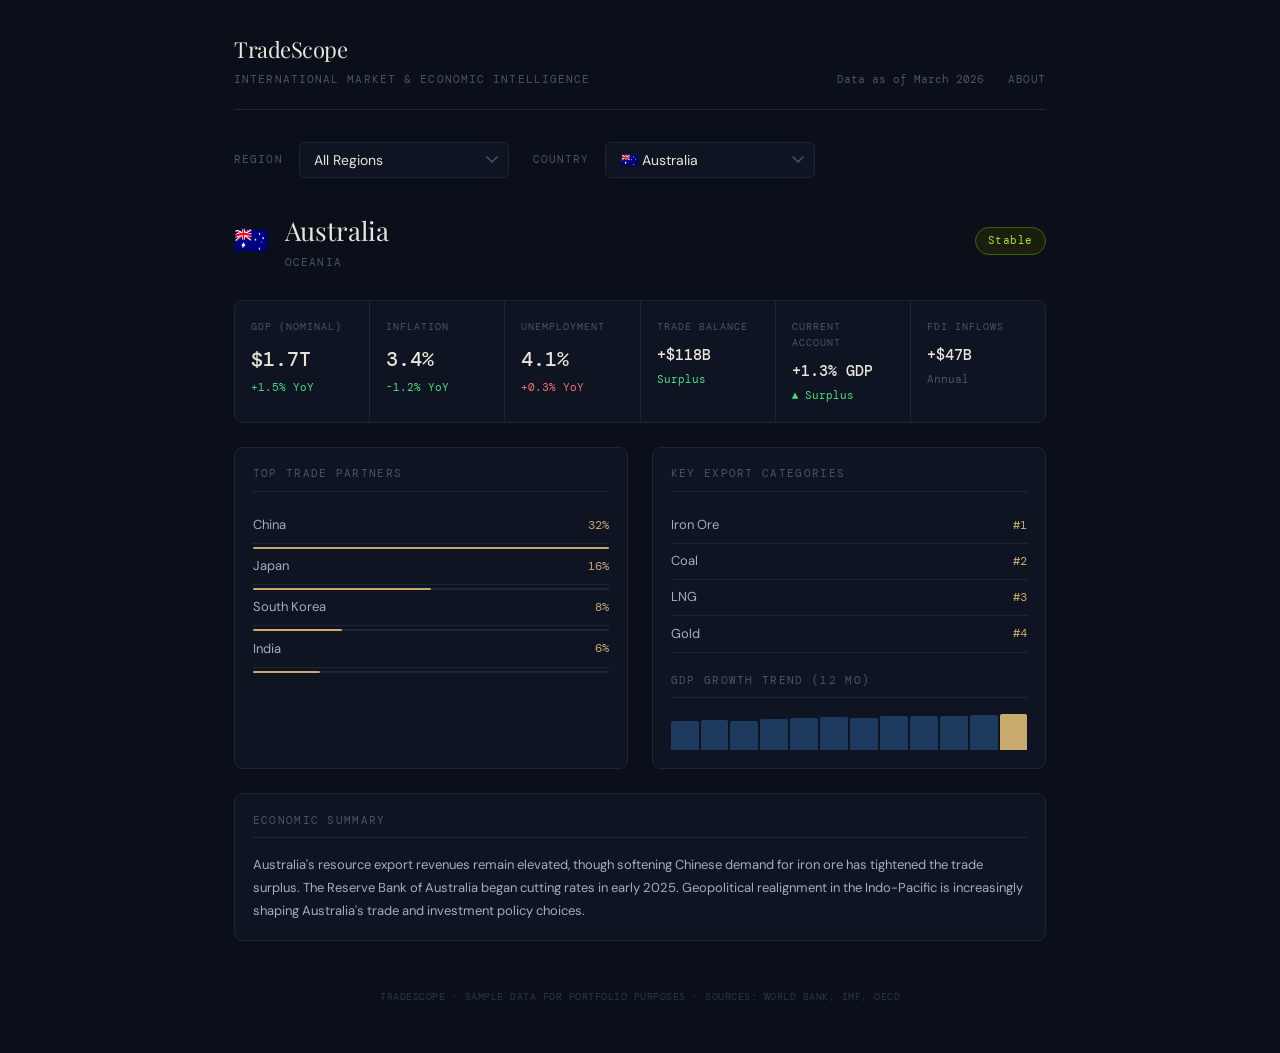
==== index.html @ 9f4e3c9c "Update region select options in index.html Added options for Central America, Eastern Europe, Centra" ====
<!DOCTYPE html>
<html lang="en">
<head>
  <meta charset="UTF-8" />
  <meta name="viewport" content="width=device-width, initial-scale=1.0" />
  <title>TradeScope — International Market Intelligence</title>
  <meta name="description" content="International trade analytics and economic indicator summaries for major economies." />
  <link rel="stylesheet" href="css/style.css" />
  <link rel="preconnect" href="https://fonts.googleapis.com" />
  <link href="https://fonts.googleapis.com/css2?family=DM+Mono:wght@400;500&family=Playfair+Display:wght@700&family=DM+Sans:wght@300;400;500&display=swap" rel="stylesheet" />
</head>
<body>
  <div class="wrap">

    <!-- Header -->
    <header class="header">
      <div>
        <div class="site-title">TradeScope</div>
        <div class="site-subtitle">International Market &amp; Economic Intelligence</div>
      </div>
      <div class="header-right">
        <span class="updated" id="updated-label">Data as of March 2026</span>
        <a class="about-link" href="about.html">About</a>
      </div>
    </header>

    <!-- Selectors -->
    <div class="selector-row">
      <span class="selector-label">Region</span>
      <div class="select-wrap">
        <select id="region-select">
          <option value="all">All Regions</option>
          <option value="North America">North America</option>
          <option value="Central America">Central America</option>
          <option value="South America">South America</option>
          <option value="Western Europe">Western Europe</option>
          <option value="Southern Europe">Southern Europe</option>
          <option value="Northern Europe">Northern Europe</option>
          <option value="Eastern Europe">Eastern Europe</option>
          <option value="East Asia">East Asia</option>
          <option value="Central Asia">Central Asia</option>
          <option value="South Asia">South Asia</option>
          <option value="Southeast Asia">Southeast Asia</option>
          <option value="Southeast Asia">Southeast Asia</option>
          <option value="Middle East">Middle East</option>
          <option value="Northern Africa">Northern Africa</option>
          <option value="Sub-Saharan Africa">Sub-Saharan Africa</option>
          <option value="Southern Africa">Southern Africa</option>
          <option value="Oceania">Oceania</option>
          
        </select>
      </div>

      <span class="selector-label" style="margin-left:0.5rem">Country</span>
      <div class="select-wrap">
        <select id="country-select">
          <!-- Populated dynamically by app.js -->
        </select>
      </div>
    </div>

    <!-- Country Display -->
    <main id="country-display"></main>

    <!-- Footer -->
    <footer class="footer">
      TradeScope &middot; Sample data for portfolio purposes &middot; Sources: World Bank, IMF, OECD
    </footer>

  </div>

  <script src="js/data.js"></script>
  <script src="js/app.js"></script>
</body>
</html>
---- css/style.css ----
/* ─── Reset ─────────────────────────────────────────── */
*, *::before, *::after { box-sizing: border-box; margin: 0; padding: 0; }

/* ─── Base ───────────────────────────────────────────── */
:root {
  --bg-base:       #0b0f1a;
  --bg-surface:    #0f1422;
  --bg-hover:      #131929;
  --border:        #1e2535;
  --text-primary:  #e8e4d9;
  --text-muted:    #a0aec0;
  --text-dim:      #4a5568;
  --accent:        #c8a96e;
  --green:         #4ade80;
  --green-bg:      #0d2b1a;
  --green-border:  #166534;
  --red:           #f87171;
  --red-bg:        #2b0d0d;
  --red-border:    #991b1b;
  --amber:         #fb923c;
  --amber-bg:      #2b1d0d;
  --amber-border:  #9a3412;
  --lime:          #a3e635;
  --lime-bg:       #1a1f0d;
  --lime-border:   #3f6212;
  --radius-sm:     6px;
  --radius-md:     8px;
}

html { font-size: 16px; }

body {
  font-family: 'DM Sans', sans-serif;
  background: var(--bg-base);
  color: var(--text-primary);
  min-height: 100vh;
  line-height: 1.6;
}

/* ─── Layout ─────────────────────────────────────────── */
.wrap {
  max-width: 860px;
  margin: 0 auto;
  padding: 2rem 1.5rem 3rem;
}

/* ─── Header ─────────────────────────────────────────── */
.header {
  border-bottom: 1px solid var(--border);
  padding-bottom: 1.25rem;
  margin-bottom: 2rem;
  display: flex;
  align-items: flex-end;
  justify-content: space-between;
  flex-wrap: wrap;
  gap: 1rem;
}

.site-title {
  font-family: 'Playfair Display', serif;
  font-size: 22px;
  color: var(--text-primary);
  letter-spacing: -0.5px;
}

.site-subtitle {
  font-family: 'DM Mono', monospace;
  font-size: 11px;
  color: var(--text-dim);
  letter-spacing: 0.1em;
  text-transform: uppercase;
  margin-top: 4px;
}

.header-right {
  display: flex;
  align-items: center;
  gap: 1.5rem;
}

.updated {
  font-family: 'DM Mono', monospace;
  font-size: 11px;
  color: var(--text-dim);
}

.about-link {
  font-family: 'DM Mono', monospace;
  font-size: 11px;
  color: var(--text-dim);
  text-decoration: none;
  letter-spacing: 0.05em;
  text-transform: uppercase;
  transition: color 0.15s;
}
.about-link:hover { color: var(--accent); }

/* ─── Selector ───────────────────────────────────────── */
.selector-row {
  display: flex;
  align-items: center;
  gap: 1rem;
  margin-bottom: 2rem;
  flex-wrap: wrap;
}

.selector-label {
  font-family: 'DM Mono', monospace;
  font-size: 11px;
  color: var(--text-dim);
  text-transform: uppercase;
  letter-spacing: 0.1em;
}

.select-wrap { position: relative; }

select {
  background: var(--bg-surface);
  border: 1px solid var(--border);
  color: var(--text-primary);
  font-family: 'DM Sans', sans-serif;
  font-size: 14px;
  padding: 0.5rem 2.5rem 0.5rem 0.9rem;
  border-radius: var(--radius-sm);
  appearance: none;
  cursor: pointer;
  background-image: url("data:image/svg+xml,%3Csvg xmlns='http://www.w3.org/2000/svg' width='12' height='8' viewBox='0 0 12 8'%3E%3Cpath d='M1 1l5 5 5-5' stroke='%234a5568' stroke-width='1.5' fill='none' stroke-linecap='round'/%3E%3C/svg%3E");
  background-repeat: no-repeat;
  background-position: right 10px center;
  min-width: 210px;
  transition: border-color 0.2s;
}
select:focus { outline: none; border-color: var(--accent); }
select option { background: var(--bg-surface); }

/* ─── Country Header ─────────────────────────────────── */
.country-header {
  display: flex;
  align-items: center;
  gap: 1rem;
  margin-bottom: 1.75rem;
  flex-wrap: wrap;
}

.flag { font-size: 28px; line-height: 1; }

.country-name {
  font-family: 'Playfair Display', serif;
  font-size: 26px;
  color: var(--text-primary);
}

.country-region {
  font-family: 'DM Mono', monospace;
  font-size: 11px;
  color: var(--text-dim);
  text-transform: uppercase;
  letter-spacing: 0.1em;
  margin-top: 3px;
}

.status-badge {
  margin-left: auto;
  font-family: 'DM Mono', monospace;
  font-size: 11px;
  padding: 4px 12px;
  border-radius: 20px;
  letter-spacing: 0.05em;
}
.status-expanding   { background: var(--green-bg);  color: var(--green);  border: 1px solid var(--green-border); }
.status-contracting { background: var(--red-bg);    color: var(--red);    border: 1px solid var(--red-border); }
.status-mixed       { background: var(--amber-bg);  color: var(--amber);  border: 1px solid var(--amber-border); }
.status-stable      { background: var(--lime-bg);   color: var(--lime);   border: 1px solid var(--lime-border); }

/* ─── Metrics Grid ───────────────────────────────────── */
.metrics-grid {
  display: grid;
  grid-template-columns: repeat(auto-fit, minmax(130px, 1fr));
  gap: 1px;
  background: var(--border);
  border: 1px solid var(--border);
  border-radius: var(--radius-md);
  overflow: hidden;
  margin-bottom: 1.5rem;
}

.metric-card {
  background: var(--bg-surface);
  padding: 1.1rem 1rem;
  transition: background 0.15s;
}
.metric-card:hover { background: var(--bg-hover); }

.metric-label {
  font-family: 'DM Mono', monospace;
  font-size: 10px;
  color: var(--text-dim);
  text-transform: uppercase;
  letter-spacing: 0.1em;
  margin-bottom: 8px;
}

.metric-value {
  font-family: 'DM Mono', monospace;
  font-size: 20px;
  font-weight: 500;
  color: var(--text-primary);
  margin-bottom: 4px;
}

.metric-value.small { font-size: 15px; }

.metric-delta {
  font-family: 'DM Mono', monospace;
  font-size: 11px;
}
.delta-pos { color: var(--green); }
.delta-neg { color: var(--red); }
.delta-neu { color: var(--text-dim); }

/* ─── Two-Column Layout ──────────────────────────────── */
.two-col {
  display: grid;
  grid-template-columns: 1fr 1fr;
  gap: 1.5rem;
  margin-bottom: 1.5rem;
}

@media (max-width: 560px) {
  .two-col { grid-template-columns: 1fr; }
  .status-badge { margin-left: 0; }
}

/* ─── Info Blocks ────────────────────────────────────── */
.info-block {
  background: var(--bg-surface);
  border: 1px solid var(--border);
  border-radius: var(--radius-md);
  padding: 1.1rem;
}

.section-title {
  font-family: 'DM Mono', monospace;
  font-size: 11px;
  color: var(--text-dim);
  text-transform: uppercase;
  letter-spacing: 0.12em;
  margin-bottom: 1rem;
  padding-bottom: 0.5rem;
  border-bottom: 1px solid var(--border);
}

.section-title.spaced { margin-top: 1.2rem; }

/* ─── Trade Rows ─────────────────────────────────────── */
.trade-row {
  display: flex;
  justify-content: space-between;
  align-items: center;
  padding: 0.45rem 0;
  border-bottom: 1px solid var(--border);
  font-size: 13px;
}
.trade-row:last-of-type { border-bottom: none; }

.trade-partner { color: var(--text-muted); }

.trade-share {
  font-family: 'DM Mono', monospace;
  font-size: 12px;
  color: var(--accent);
}

.bar-wrap { margin-top: 3px; height: 2px; background: var(--border); border-radius: 2px; }
.bar-fill { height: 2px; background: var(--accent); border-radius: 2px; transition: width 0.4s ease; }

/* ─── Sparkline ──────────────────────────────────────── */
.spark-row {
  display: flex;
  gap: 2px;
  align-items: flex-end;
  height: 36px;
  margin-top: 10px;
}

.spark-bar {
  flex: 1;
  background: #1e3a5f;
  border-radius: 2px 2px 0 0;
  transition: background 0.2s;
  cursor: default;
}
.spark-bar:hover    { background: var(--accent); }
.spark-bar.highlight { background: var(--accent); }

/* ─── Summary ────────────────────────────────────────── */
.summary-text {
  font-size: 13px;
  color: var(--text-muted);
  line-height: 1.75;
}

/* ─── About Page ─────────────────────────────────────── */
.about-content { max-width: 620px; }

.about-heading {
  font-family: 'Playfair Display', serif;
  font-size: 26px;
  color: var(--text-primary);
  margin-bottom: 1.5rem;
}

.about-section-title {
  font-family: 'DM Mono', monospace;
  font-size: 11px;
  color: var(--text-dim);
  text-transform: uppercase;
  letter-spacing: 0.12em;
  margin: 1.75rem 0 0.6rem;
  padding-bottom: 0.5rem;
  border-bottom: 1px solid var(--border);
}

.about-text {
  font-size: 14px;
  color: var(--text-muted);
  line-height: 1.75;
}

.back-link {
  display: inline-block;
  margin-top: 2.5rem;
  font-family: 'DM Mono', monospace;
  font-size: 12px;
  color: var(--text-dim);
  text-decoration: none;
  transition: color 0.15s;
}
.back-link:hover { color: var(--accent); }

/* ─── Footer ─────────────────────────────────────────── */
.footer {
  font-family: 'DM Mono', monospace;
  font-size: 10px;
  color: #2d3748;
  text-align: center;
  margin-top: 3rem;
  letter-spacing: 0.05em;
  text-transform: uppercase;
}
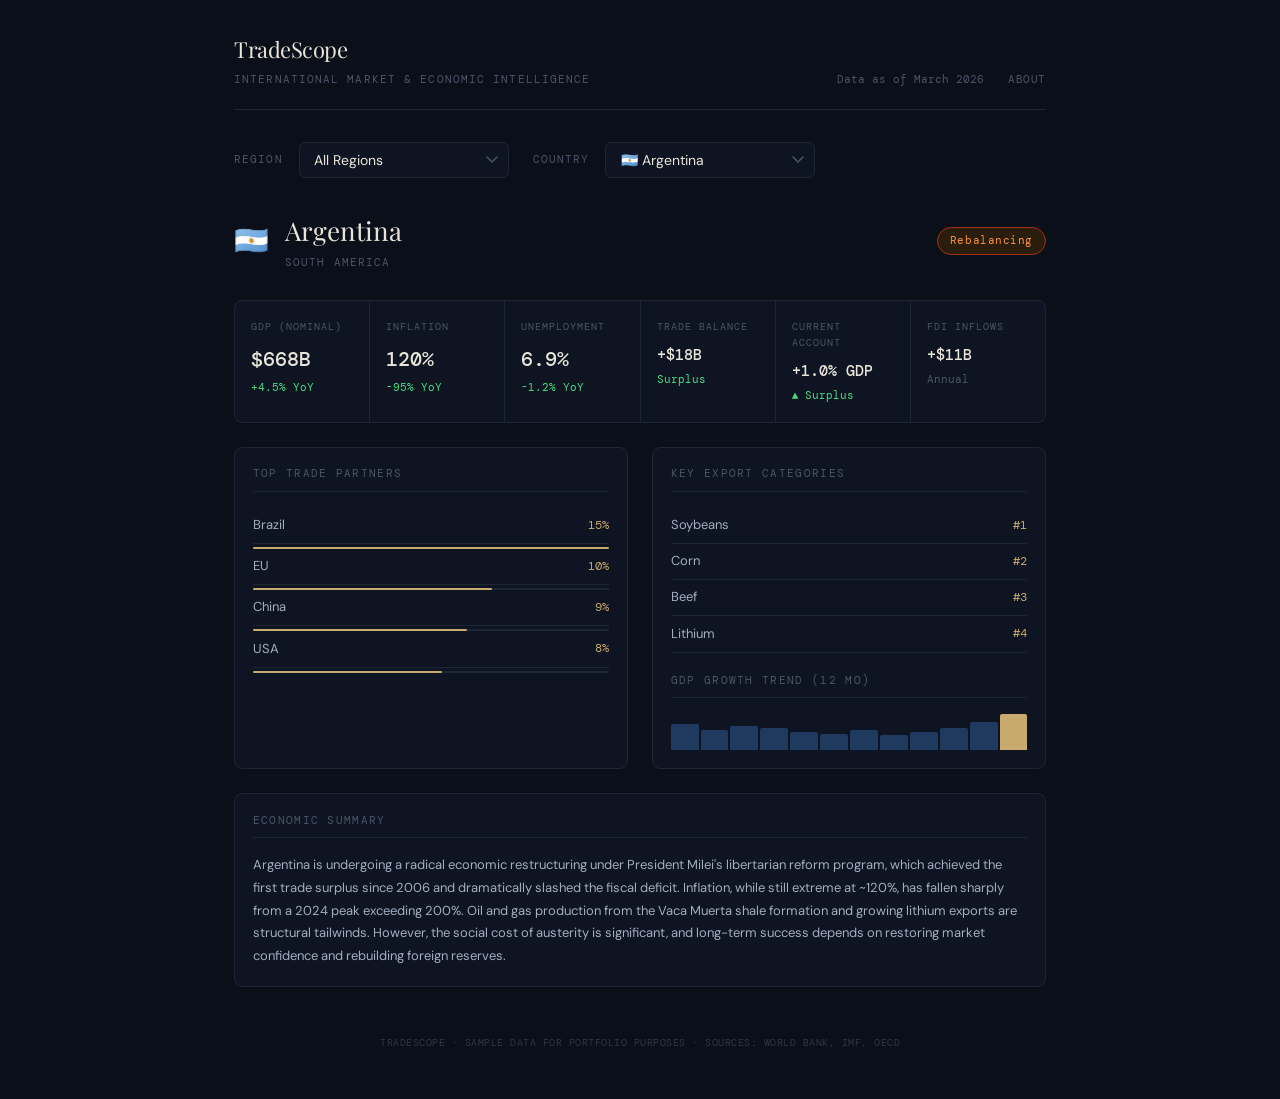
==== commit 620ac1cf: "Fix option value for Western Africa in dropdown" ====
--- a/index.html
+++ b/index.html
@@ -44,6 +44,7 @@
           <option value="Southeast Asia">Southeast Asia</option>
           <option value="Middle East">Middle East</option>
           <option value="Northern Africa">Northern Africa</option>
+          <option value="Western Africa">Northern Africa</option>
           <option value="Sub-Saharan Africa">Sub-Saharan Africa</option>
           <option value="Southern Africa">Southern Africa</option>
           <option value="Oceania">Oceania</option>
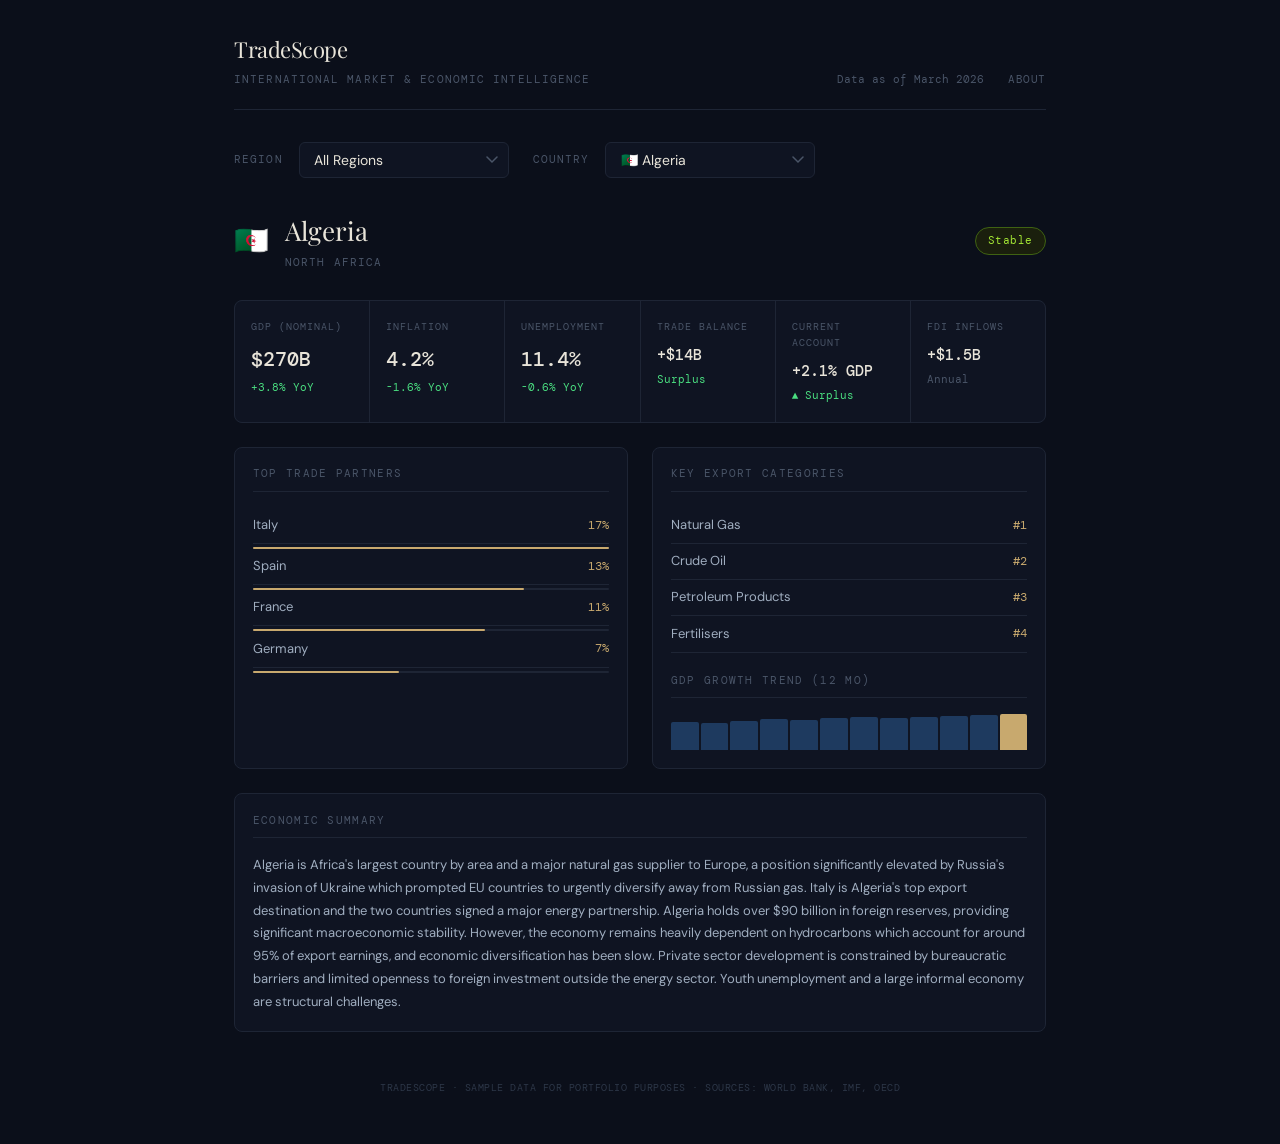
==== commit 75be15ee: "Fix option value for East Africa in dropdown" ====
--- a/index.html
+++ b/index.html
@@ -41,11 +41,11 @@
           <option value="Central Asia">Central Asia</option>
           <option value="South Asia">South Asia</option>
           <option value="Southeast Asia">Southeast Asia</option>
-          <option value="Southeast Asia">Southeast Asia</option>
           <option value="Middle East">Middle East</option>
-          <option value="Northern Africa">Northern Africa</option>
-          <option value="Western Africa">Northern Africa</option>
-          <option value="Sub-Saharan Africa">Sub-Saharan Africa</option>
+          <option value="North Africa">North Africa</option>
+          <option value="West Africa">East Africa</option>
+          <option value="West Africa">West Africa</option>
+          <option value="Sub-Saharan Africa">Sub-Sahara</option>
           <option value="Southern Africa">Southern Africa</option>
           <option value="Oceania">Oceania</option>
           
